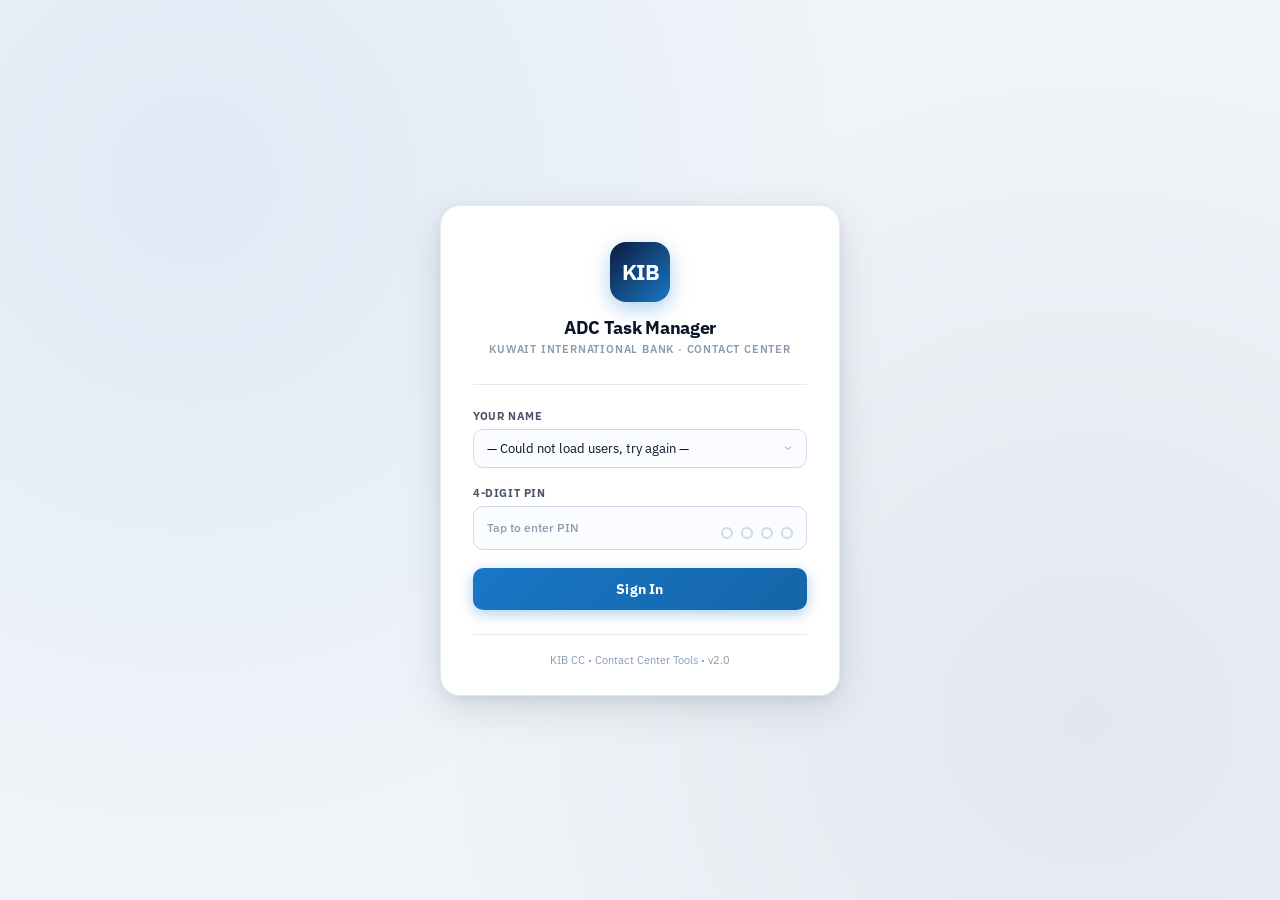
==== login.html @ b20789af "Add files via upload" ====
<!DOCTYPE html>
<html lang="en">
<head>
  <meta charset="UTF-8">
  <meta name="viewport" content="width=device-width, initial-scale=1.0, viewport-fit=cover">
  <meta name="apple-mobile-web-app-capable" content="yes">
  <meta name="apple-mobile-web-app-status-bar-style" content="black-translucent">
  <title>Sign In — ADC Task Manager</title>
  <link rel="preconnect" href="https://fonts.googleapis.com">
  <link rel="preconnect" href="https://fonts.gstatic.com" crossorigin>
  <link href="https://fonts.googleapis.com/css2?family=IBM+Plex+Sans:wght@400;500;600;700;800&display=swap" rel="stylesheet">
  <style>
    :root {
      --navy: #0D1B3E; --blue: #1877C5; --blue-2: #1565A8;
      --green: #0EA472; --red: #E5383B;
      --bg: #F0F4F9; --card: #fff;
      --border: #E4EAF3; --border-2: #D0D9E8;
      --t1: #0A1628; --t2: #4A5568; --t3: #8A9BB0;
      --font: 'IBM Plex Sans', system-ui, sans-serif;
      --r: 14px;
      --sh: 0 12px 40px rgba(10,22,40,.12), 0 4px 12px rgba(10,22,40,.06);
    }
    *, *::before, *::after { box-sizing: border-box; margin: 0; padding: 0; }
    html, body {
      height: 100%; font-family: var(--font);
      background: var(--bg); color: var(--t1);
      -webkit-font-smoothing: antialiased;
    }
    body {
      display: flex; align-items: center; justify-content: center;
      padding: 20px; min-height: 100vh;
      background:
        radial-gradient(circle at 15% 20%, rgba(24,119,197,.08) 0%, transparent 50%),
        radial-gradient(circle at 85% 80%, rgba(13,27,62,.06) 0%, transparent 50%),
        #F0F4F9;
    }

    /* ── Card ── */
    .login-card {
      width: 100%; max-width: 400px;
      background: var(--card); border: 1px solid var(--border);
      border-radius: 20px; box-shadow: var(--sh);
      padding: 36px 32px 28px;
      animation: fadeUp .3s ease;
    }
    @keyframes fadeUp {
      from { opacity: 0; transform: translateY(14px); }
      to   { opacity: 1; transform: translateY(0); }
    }

    /* ── Brand ── */
    .brand { text-align: center; margin-bottom: 28px; }
    .brand-logo {
      width: 60px; height: 60px; margin: 0 auto 14px;
      background: linear-gradient(135deg, var(--navy), var(--blue));
      border-radius: 16px; display: flex; align-items: center;
      justify-content: center; color: #fff;
      font-size: 22px; font-weight: 900; letter-spacing: -1px;
      box-shadow: 0 6px 20px rgba(24,119,197,.35);
    }
    .brand-name { font-size: 18px; font-weight: 800; color: var(--t1); letter-spacing: -.3px; }
    .brand-sub  { font-size: 11px; font-weight: 600; color: var(--t3); text-transform: uppercase; letter-spacing: .8px; margin-top: 3px; }

    /* ── Divider ── */
    .divider { height: 1px; background: var(--border); margin: 0 0 24px; }

    /* ── Form ── */
    .form-label {
      display: block; font-size: 11px; font-weight: 700;
      color: var(--t2); text-transform: uppercase; letter-spacing: .6px; margin-bottom: 6px;
    }
    .form-group { margin-bottom: 18px; }

    select, input[type="password"], input[type="text"] {
      width: 100%; padding: 10px 13px;
      border: 1.5px solid var(--border-2); border-radius: 10px;
      font-size: 13px; font-family: var(--font); color: var(--t1);
      background: #FAFCFF; outline: none;
      transition: border-color .15s, box-shadow .15s;
      appearance: none; -webkit-appearance: none;
    }
    select:focus, input:focus {
      border-color: var(--blue);
      box-shadow: 0 0 0 3px rgba(24,119,197,.12);
      background: #fff;
    }
    select { cursor: pointer; background-image: url("data:image/svg+xml,%3Csvg xmlns='http://www.w3.org/2000/svg' width='12' height='12' fill='none' stroke='%238A9BB0' stroke-width='2' viewBox='0 0 24 24'%3E%3Cpolyline points='6 9 12 15 18 9'/%3E%3C/svg%3E"); background-repeat: no-repeat; background-position: right 12px center; padding-right: 36px; }
    select option { color: var(--t1); }

    /* ── PIN dots ── */
    .pin-wrap { position: relative; }
    .pin-dots {
      display: flex; gap: 8px; justify-content: center;
      margin-top: 10px;
    }
    .dot {
      width: 12px; height: 12px; border-radius: 50%;
      border: 2px solid var(--border-2); background: transparent;
      transition: all .15s;
    }
    .dot.on { background: var(--blue); border-color: var(--blue); transform: scale(1.1); }
    .pin-input {
      position: absolute; top: 0; left: 0; width: 100%; height: 100%;
      opacity: 0; cursor: text; font-size: 16px;
    }
    .pin-box {
      display: flex; align-items: center; justify-content: space-between;
      padding: 10px 13px; border: 1.5px solid var(--border-2);
      border-radius: 10px; background: #FAFCFF; cursor: text;
      transition: border-color .15s, box-shadow .15s;
    }
    .pin-box.focused {
      border-color: var(--blue); background: #fff;
      box-shadow: 0 0 0 3px rgba(24,119,197,.12);
    }
    .pin-label { font-size: 12px; color: var(--t3); font-weight: 500; }

    /* ── Button ── */
    .btn-signin {
      width: 100%; padding: 12px; margin-top: 4px;
      background: linear-gradient(135deg, var(--blue), var(--blue-2));
      color: #fff; border: none; border-radius: 10px;
      font-size: 14px; font-weight: 700; font-family: var(--font);
      cursor: pointer; letter-spacing: .2px;
      box-shadow: 0 4px 14px rgba(24,119,197,.35);
      transition: all .18s;
      display: flex; align-items: center; justify-content: center; gap: 8px;
    }
    .btn-signin:hover:not(:disabled) {
      box-shadow: 0 6px 20px rgba(24,119,197,.45);
      transform: translateY(-1px);
    }
    .btn-signin:active:not(:disabled) { transform: translateY(0); }
    .btn-signin:disabled { opacity: .6; cursor: not-allowed; }

    /* ── Spinner ── */
    .spinner {
      display: none; width: 16px; height: 16px;
      border: 2px solid rgba(255,255,255,.35);
      border-top-color: #fff; border-radius: 50%;
      animation: spin .6s linear infinite; flex-shrink: 0;
    }
    @keyframes spin { to { transform: rotate(360deg); } }
    .btn-signin.loading .spinner { display: block; }
    .btn-signin.loading .btn-text { opacity: .7; }

    /* ── Error ── */
    .error-msg {
      display: none; margin-top: 14px; padding: 10px 13px;
      background: #FEF2F2; border: 1px solid rgba(229,56,59,.25);
      border-radius: 10px; font-size: 12px; color: #991B1B;
      font-weight: 500; line-height: 1.4; text-align: center;
    }
    .error-msg.show { display: block; }

    /* ── Footer ── */
    .login-footer {
      text-align: center; margin-top: 24px; padding-top: 18px;
      border-top: 1px solid var(--border);
      font-size: 11px; color: var(--t3);
    }
    .login-footer strong { color: var(--blue); font-weight: 600; }

    /* ── Loading state (user list) ── */
    .select-loading { color: var(--t3); font-style: italic; }

    /* ── Mobile ── */
    @media (max-width: 480px) {
      .login-card { padding: 28px 20px 24px; border-radius: 16px; }
      .brand-logo { width: 52px; height: 52px; font-size: 18px; }
      .brand-name { font-size: 16px; }
    }
  </style>
</head>
<body>

<div class="login-card">
  <div class="brand">
    <div class="brand-logo">KIB</div>
    <div class="brand-name">ADC Task Manager</div>
    <div class="brand-sub">Kuwait International Bank · Contact Center</div>
  </div>

  <div class="divider"></div>

  <form id="frm">
    <!-- Name select -->
    <div class="form-group">
      <label class="form-label" for="sel">Your Name</label>
      <select id="sel" required>
        <option value="">Loading staff list...</option>
      </select>
    </div>

    <!-- PIN -->
    <div class="form-group">
      <label class="form-label">4-Digit PIN</label>
      <div class="pin-wrap">
        <div class="pin-box" id="pinBox" onclick="document.getElementById('pin').focus()">
          <span class="pin-label">Tap to enter PIN</span>
          <div class="pin-dots">
            <div class="dot" id="d0"></div>
            <div class="dot" id="d1"></div>
            <div class="dot" id="d2"></div>
            <div class="dot" id="d3"></div>
          </div>
        </div>
        <input
          type="password" id="pin" class="pin-input"
          inputmode="numeric" pattern="[0-9]*"
          autocomplete="current-password" maxlength="4"
        >
      </div>
    </div>

    <button type="submit" class="btn-signin" id="btn">
      <span class="spinner"></span>
      <span class="btn-text">Sign In</span>
    </button>

    <div class="error-msg" id="err"></div>
  </form>

  <div class="login-footer">
    KIB CC <strong>·</strong> Contact Center Tools <strong>·</strong> v2.0
  </div>
</div>

<script>
var N8N   = 'https://n8n.kib-cc-wfm.com/webhook/kib';
var KEY   = 'kib_ops_session';

/* ── Already logged in? ──────────────────────────────── */
(function(){
  try {
    var s = JSON.parse(localStorage.getItem(KEY)||'null');
    if (s && new Date(s.expires_at) > new Date()) {
      location.href = './tasks.html';
    }
  } catch(e) {}
})();

/* ── Load user list ──────────────────────────────────── */
fetch(N8N + '/users-list', {
  method: 'POST',
  headers: {'Content-Type':'application/json'},
  body: JSON.stringify({})
})
.then(function(r){ return r.json(); })
.then(function(data){
  var users = (data && data.data && data.data.users) ? data.data.users : [];
  users.sort(function(a,b){ return a.full_name.localeCompare(b.full_name); });
  var sel = document.getElementById('sel');
  sel.innerHTML = '<option value="">— Select your name —</option>';
  users.forEach(function(u){
    var o = document.createElement('option');
    o.value = u.user_id;
    o.textContent = u.full_name + ' (' + u.role + ')';
    sel.appendChild(o);
  });
})
.catch(function(){
  document.getElementById('sel').innerHTML =
    '<option value="">— Could not load users, try again —</option>';
});

/* ── PIN input ───────────────────────────────────────── */
var pinEl  = document.getElementById('pin');
var pinBox = document.getElementById('pinBox');

pinEl.addEventListener('focus', function(){
  pinBox.classList.add('focused');
});
pinEl.addEventListener('blur', function(){
  pinBox.classList.remove('focused');
});
pinEl.addEventListener('input', function(){
  this.value = this.value.replace(/\D/g,'').slice(0,4);
  for (var i = 0; i < 4; i++) {
    document.getElementById('d'+i).className = 'dot' + (i < this.value.length ? ' on' : '');
  }
  if (this.value.length === 4) {
    // Auto-focus submit if name also selected
    if (document.getElementById('sel').value) {
      document.getElementById('btn').focus();
    }
  }
});

/* ── Form submit ─────────────────────────────────────── */
document.getElementById('frm').addEventListener('submit', function(e){
  e.preventDefault();
  var uid  = document.getElementById('sel').value;
  var pin  = document.getElementById('pin').value;
  var err  = document.getElementById('err');
  var btn  = document.getElementById('btn');

  if (!uid) {
    showErr('Please select your name from the list.');
    return;
  }
  if (pin.length !== 4) {
    showErr('Please enter your 4-digit PIN.');
    return;
  }

  btn.classList.add('loading');
  btn.disabled = true;
  err.classList.remove('show');

  fetch(N8N + '/login', {
    method: 'POST',
    headers: {'Content-Type':'application/json'},
    body: JSON.stringify({user_id: uid, pin: pin})
  })
  .then(function(r){ return r.json(); })
  .then(function(data){
    if (data.success && data.data) {
      localStorage.setItem(KEY, JSON.stringify(data.data));
      location.href = './tasks.html';
    } else {
      throw new Error(
        (data.error && data.error.message) ? data.error.message :
        data.message || 'Login failed'
      );
    }
  })
  .catch(function(ex){
    var msg = ex.message || 'Connection error';
    if (msg.indexOf('ncorrect') !== -1 || msg.indexOf('PIN') !== -1 || msg.indexOf('Invalid') !== -1) {
      showErr('Incorrect PIN. Please try again.');
    } else if (msg.indexOf('fetch') !== -1 || msg.indexOf('onnect') !== -1) {
      showErr('Connection error — please check your internet and try again.');
    } else {
      showErr(msg);
    }
    btn.classList.remove('loading');
    btn.disabled = false;
  });
});

function showErr(msg) {
  var err = document.getElementById('err');
  err.textContent = msg;
  err.classList.add('show');
}
</script>
</body>
</html>
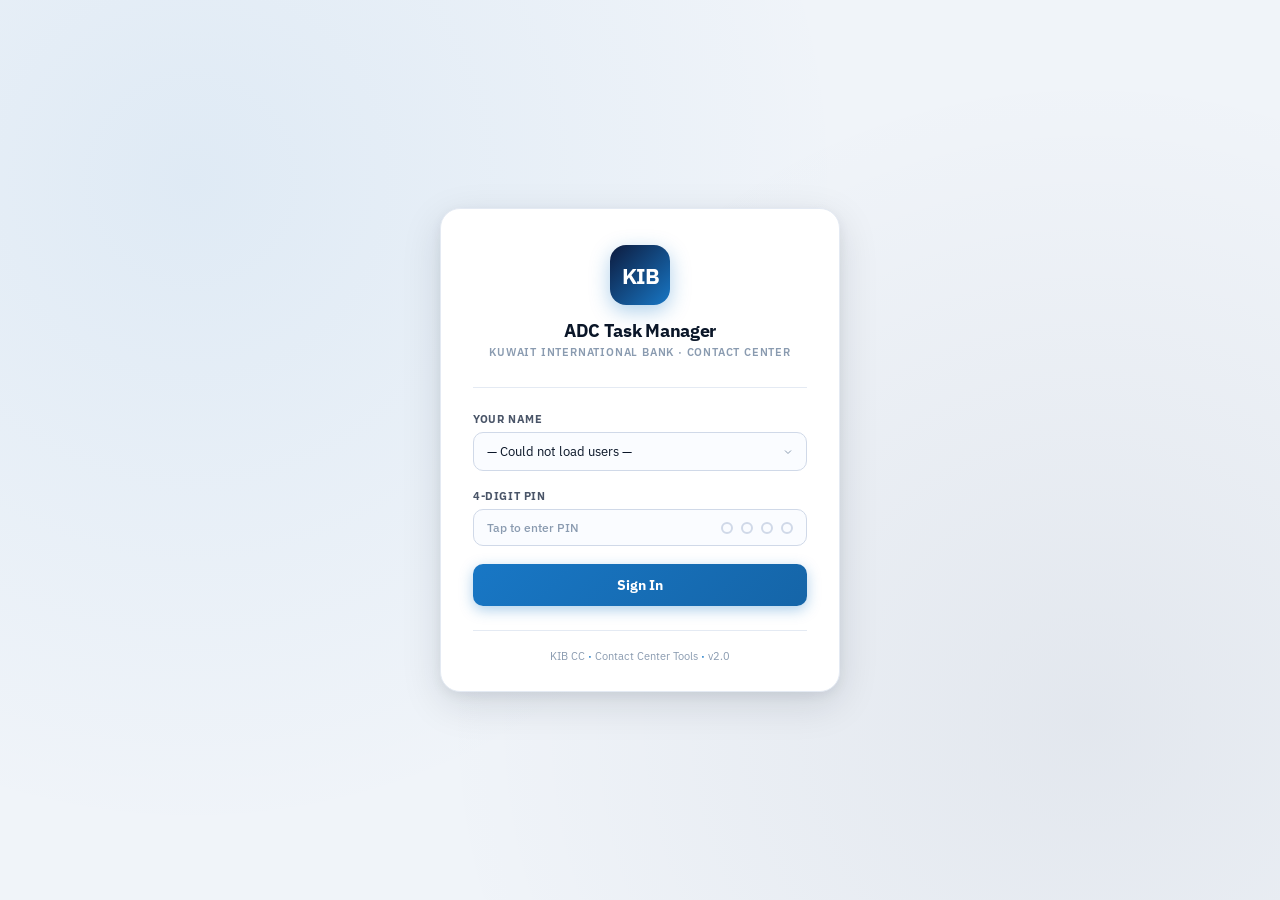
==== commit 63c96d03: "Add files via upload" ====
--- a/login.html
+++ b/login.html
@@ -11,193 +11,142 @@
   <link href="https://fonts.googleapis.com/css2?family=IBM+Plex+Sans:wght@400;500;600;700;800&display=swap" rel="stylesheet">
   <style>
     :root {
-      --navy: #0D1B3E; --blue: #1877C5; --blue-2: #1565A8;
-      --green: #0EA472; --red: #E5383B;
-      --bg: #F0F4F9; --card: #fff;
-      --border: #E4EAF3; --border-2: #D0D9E8;
-      --t1: #0A1628; --t2: #4A5568; --t3: #8A9BB0;
-      --font: 'IBM Plex Sans', system-ui, sans-serif;
-      --r: 14px;
-      --sh: 0 12px 40px rgba(10,22,40,.12), 0 4px 12px rgba(10,22,40,.06);
-    }
-    *, *::before, *::after { box-sizing: border-box; margin: 0; padding: 0; }
-    html, body {
-      height: 100%; font-family: var(--font);
-      background: var(--bg); color: var(--t1);
-      -webkit-font-smoothing: antialiased;
-    }
-    body {
-      display: flex; align-items: center; justify-content: center;
-      padding: 20px; min-height: 100vh;
+      --navy:#0D1B3E; --blue:#1877C5; --blue2:#1565A8;
+      --green:#0EA472; --red:#E5383B; --rdim:#FEE8E8;
+      --bg:#F0F4F9; --card:#fff; --bdr:#E4EAF3; --bdr2:#D0D9E8;
+      --t1:#0A1628; --t2:#4A5568; --t3:#8A9BB0;
+      --font:'IBM Plex Sans',system-ui,sans-serif;
+      --r2:10px; --r3:14px;
+      --sh:0 12px 40px rgba(10,22,40,.12),0 4px 12px rgba(10,22,40,.06);
+    }
+    *,*::before,*::after{box-sizing:border-box;margin:0;padding:0}
+    html,body{height:100%;font-family:var(--font);-webkit-font-smoothing:antialiased}
+    body{
+      display:flex;align-items:center;justify-content:center;
+      min-height:100vh;padding:20px;
       background:
-        radial-gradient(circle at 15% 20%, rgba(24,119,197,.08) 0%, transparent 50%),
-        radial-gradient(circle at 85% 80%, rgba(13,27,62,.06) 0%, transparent 50%),
+        radial-gradient(circle at 15% 20%,rgba(24,119,197,.08) 0%,transparent 50%),
+        radial-gradient(circle at 85% 80%,rgba(13,27,62,.06) 0%,transparent 50%),
         #F0F4F9;
     }
 
-    /* ── Card ── */
-    .login-card {
-      width: 100%; max-width: 400px;
-      background: var(--card); border: 1px solid var(--border);
-      border-radius: 20px; box-shadow: var(--sh);
-      padding: 36px 32px 28px;
-      animation: fadeUp .3s ease;
-    }
-    @keyframes fadeUp {
-      from { opacity: 0; transform: translateY(14px); }
-      to   { opacity: 1; transform: translateY(0); }
-    }
-
-    /* ── Brand ── */
-    .brand { text-align: center; margin-bottom: 28px; }
-    .brand-logo {
-      width: 60px; height: 60px; margin: 0 auto 14px;
-      background: linear-gradient(135deg, var(--navy), var(--blue));
-      border-radius: 16px; display: flex; align-items: center;
-      justify-content: center; color: #fff;
-      font-size: 22px; font-weight: 900; letter-spacing: -1px;
-      box-shadow: 0 6px 20px rgba(24,119,197,.35);
-    }
-    .brand-name { font-size: 18px; font-weight: 800; color: var(--t1); letter-spacing: -.3px; }
-    .brand-sub  { font-size: 11px; font-weight: 600; color: var(--t3); text-transform: uppercase; letter-spacing: .8px; margin-top: 3px; }
-
-    /* ── Divider ── */
-    .divider { height: 1px; background: var(--border); margin: 0 0 24px; }
-
-    /* ── Form ── */
-    .form-label {
-      display: block; font-size: 11px; font-weight: 700;
-      color: var(--t2); text-transform: uppercase; letter-spacing: .6px; margin-bottom: 6px;
-    }
-    .form-group { margin-bottom: 18px; }
-
-    select, input[type="password"], input[type="text"] {
-      width: 100%; padding: 10px 13px;
-      border: 1.5px solid var(--border-2); border-radius: 10px;
-      font-size: 13px; font-family: var(--font); color: var(--t1);
-      background: #FAFCFF; outline: none;
-      transition: border-color .15s, box-shadow .15s;
-      appearance: none; -webkit-appearance: none;
-    }
-    select:focus, input:focus {
-      border-color: var(--blue);
-      box-shadow: 0 0 0 3px rgba(24,119,197,.12);
-      background: #fff;
-    }
-    select { cursor: pointer; background-image: url("data:image/svg+xml,%3Csvg xmlns='http://www.w3.org/2000/svg' width='12' height='12' fill='none' stroke='%238A9BB0' stroke-width='2' viewBox='0 0 24 24'%3E%3Cpolyline points='6 9 12 15 18 9'/%3E%3C/svg%3E"); background-repeat: no-repeat; background-position: right 12px center; padding-right: 36px; }
-    select option { color: var(--t1); }
-
-    /* ── PIN dots ── */
-    .pin-wrap { position: relative; }
-    .pin-dots {
-      display: flex; gap: 8px; justify-content: center;
-      margin-top: 10px;
-    }
-    .dot {
-      width: 12px; height: 12px; border-radius: 50%;
-      border: 2px solid var(--border-2); background: transparent;
-      transition: all .15s;
-    }
-    .dot.on { background: var(--blue); border-color: var(--blue); transform: scale(1.1); }
-    .pin-input {
-      position: absolute; top: 0; left: 0; width: 100%; height: 100%;
-      opacity: 0; cursor: text; font-size: 16px;
-    }
-    .pin-box {
-      display: flex; align-items: center; justify-content: space-between;
-      padding: 10px 13px; border: 1.5px solid var(--border-2);
-      border-radius: 10px; background: #FAFCFF; cursor: text;
-      transition: border-color .15s, box-shadow .15s;
-    }
-    .pin-box.focused {
-      border-color: var(--blue); background: #fff;
-      box-shadow: 0 0 0 3px rgba(24,119,197,.12);
-    }
-    .pin-label { font-size: 12px; color: var(--t3); font-weight: 500; }
-
-    /* ── Button ── */
-    .btn-signin {
-      width: 100%; padding: 12px; margin-top: 4px;
-      background: linear-gradient(135deg, var(--blue), var(--blue-2));
-      color: #fff; border: none; border-radius: 10px;
-      font-size: 14px; font-weight: 700; font-family: var(--font);
-      cursor: pointer; letter-spacing: .2px;
-      box-shadow: 0 4px 14px rgba(24,119,197,.35);
-      transition: all .18s;
-      display: flex; align-items: center; justify-content: center; gap: 8px;
-    }
-    .btn-signin:hover:not(:disabled) {
-      box-shadow: 0 6px 20px rgba(24,119,197,.45);
-      transform: translateY(-1px);
-    }
-    .btn-signin:active:not(:disabled) { transform: translateY(0); }
-    .btn-signin:disabled { opacity: .6; cursor: not-allowed; }
-
-    /* ── Spinner ── */
-    .spinner {
-      display: none; width: 16px; height: 16px;
-      border: 2px solid rgba(255,255,255,.35);
-      border-top-color: #fff; border-radius: 50%;
-      animation: spin .6s linear infinite; flex-shrink: 0;
-    }
-    @keyframes spin { to { transform: rotate(360deg); } }
-    .btn-signin.loading .spinner { display: block; }
-    .btn-signin.loading .btn-text { opacity: .7; }
-
-    /* ── Error ── */
-    .error-msg {
-      display: none; margin-top: 14px; padding: 10px 13px;
-      background: #FEF2F2; border: 1px solid rgba(229,56,59,.25);
-      border-radius: 10px; font-size: 12px; color: #991B1B;
-      font-weight: 500; line-height: 1.4; text-align: center;
-    }
-    .error-msg.show { display: block; }
-
-    /* ── Footer ── */
-    .login-footer {
-      text-align: center; margin-top: 24px; padding-top: 18px;
-      border-top: 1px solid var(--border);
-      font-size: 11px; color: var(--t3);
-    }
-    .login-footer strong { color: var(--blue); font-weight: 600; }
-
-    /* ── Loading state (user list) ── */
-    .select-loading { color: var(--t3); font-style: italic; }
-
-    /* ── Mobile ── */
-    @media (max-width: 480px) {
-      .login-card { padding: 28px 20px 24px; border-radius: 16px; }
-      .brand-logo { width: 52px; height: 52px; font-size: 18px; }
-      .brand-name { font-size: 16px; }
+    .card{
+      width:100%;max-width:400px;
+      background:var(--card);border:1px solid var(--bdr);
+      border-radius:20px;box-shadow:var(--sh);
+      padding:36px 32px 28px;
+      animation:up .3s ease;
+    }
+    @keyframes up{from{opacity:0;transform:translateY(14px)}to{opacity:1;transform:translateY(0)}}
+
+    /* Brand */
+    .brand{text-align:center;margin-bottom:28px}
+    .logo{
+      width:60px;height:60px;margin:0 auto 14px;
+      background:linear-gradient(135deg,var(--navy),var(--blue));
+      border-radius:16px;display:flex;align-items:center;justify-content:center;
+      color:#fff;font-size:22px;font-weight:900;letter-spacing:-1px;
+      box-shadow:0 6px 20px rgba(24,119,197,.35);
+    }
+    .brand-name{font-size:18px;font-weight:800;color:var(--t1);letter-spacing:-.3px}
+    .brand-sub{font-size:11px;font-weight:600;color:var(--t3);text-transform:uppercase;letter-spacing:.8px;margin-top:3px}
+
+    .divider{height:1px;background:var(--bdr);margin:0 0 24px}
+
+    /* Form */
+    .flbl{display:block;font-size:11px;font-weight:700;color:var(--t2);text-transform:uppercase;letter-spacing:.6px;margin-bottom:6px}
+    .fgrp{margin-bottom:18px}
+    select,input{
+      width:100%;padding:10px 13px;
+      border:1.5px solid var(--bdr2);border-radius:var(--r2);
+      font-size:13px;font-family:var(--font);color:var(--t1);
+      background:#FAFCFF;outline:none;
+      transition:border-color .15s,background .15s,box-shadow .15s;
+      appearance:none;-webkit-appearance:none;
+    }
+    select{
+      background-image:url("data:image/svg+xml,%3Csvg xmlns='http://www.w3.org/2000/svg' width='12' height='12' fill='none' stroke='%238A9BB0' stroke-width='2' viewBox='0 0 24 24'%3E%3Cpolyline points='6 9 12 15 18 9'/%3E%3C/svg%3E");
+      background-repeat:no-repeat;background-position:right 12px center;
+      padding-right:36px;cursor:pointer;
+    }
+    select:focus,input:focus{
+      border-color:var(--blue);background:#fff;
+      box-shadow:0 0 0 3px rgba(24,119,197,.12);
+    }
+
+    /* PIN */
+    .pin-wrap{position:relative}
+    .pin-box{
+      display:flex;align-items:center;justify-content:space-between;
+      padding:10px 13px;border:1.5px solid var(--bdr2);border-radius:var(--r2);
+      background:#FAFCFF;cursor:text;transition:border-color .15s,box-shadow .15s;
+    }
+    .pin-box.focus{border-color:var(--blue);background:#fff;box-shadow:0 0 0 3px rgba(24,119,197,.12)}
+    .pin-lbl{font-size:12px;color:var(--t3);font-weight:500}
+    .pin-dots{display:flex;gap:8px}
+    .dot{width:12px;height:12px;border-radius:50%;border:2px solid var(--bdr2);background:transparent;transition:all .15s}
+    .dot.on{background:var(--blue);border-color:var(--blue);transform:scale(1.1)}
+    .pin-input{position:absolute;top:0;left:0;width:100%;height:100%;opacity:0;cursor:text;font-size:16px;border:none;background:transparent}
+
+    /* Submit btn */
+    .btn-submit{
+      width:100%;padding:12px;margin-top:4px;
+      background:linear-gradient(135deg,var(--blue),var(--blue2));
+      color:#fff;border:none;border-radius:var(--r2);
+      font-size:14px;font-weight:700;font-family:var(--font);cursor:pointer;
+      box-shadow:0 4px 14px rgba(24,119,197,.35);
+      transition:all .18s;
+      display:flex;align-items:center;justify-content:center;gap:8px;
+    }
+    .btn-submit:hover:not(:disabled){box-shadow:0 6px 20px rgba(24,119,197,.45);transform:translateY(-1px)}
+    .btn-submit:active:not(:disabled){transform:translateY(0)}
+    .btn-submit:disabled{opacity:.6;cursor:not-allowed}
+
+    /* Spinner */
+    .spin{display:none;width:16px;height:16px;border:2px solid rgba(255,255,255,.35);border-top-color:#fff;border-radius:50%;animation:spin .6s linear infinite;flex-shrink:0}
+    @keyframes spin{to{transform:rotate(360deg)}}
+    .loading .spin{display:block}
+    .loading .btn-txt{opacity:.7}
+
+    /* Error */
+    .err{display:none;margin-top:14px;padding:10px 13px;background:#FEF2F2;border:1px solid rgba(229,56,59,.25);border-radius:var(--r2);font-size:12px;color:#991B1B;font-weight:500;line-height:1.4;text-align:center}
+    .err.show{display:block}
+
+    /* Footer */
+    .footer{text-align:center;margin-top:24px;padding-top:18px;border-top:1px solid var(--bdr);font-size:11px;color:var(--t3)}
+    .footer strong{color:var(--blue);font-weight:600}
+
+    @media(max-width:480px){
+      .card{padding:28px 20px 24px;border-radius:16px}
+      .logo{width:52px;height:52px;font-size:18px}
+      .brand-name{font-size:16px}
     }
   </style>
 </head>
 <body>
 
-<div class="login-card">
+<div class="card">
   <div class="brand">
-    <div class="brand-logo">KIB</div>
+    <div class="logo">KIB</div>
     <div class="brand-name">ADC Task Manager</div>
-    <div class="brand-sub">Kuwait International Bank · Contact Center</div>
+    <div class="brand-sub">Kuwait International Bank &middot; Contact Center</div>
   </div>
 
   <div class="divider"></div>
 
-  <form id="frm">
-    <!-- Name select -->
-    <div class="form-group">
-      <label class="form-label" for="sel">Your Name</label>
+  <form id="frm" onsubmit="return doLogin(event)">
+    <div class="fgrp">
+      <label class="flbl" for="sel">Your Name</label>
       <select id="sel" required>
         <option value="">Loading staff list...</option>
       </select>
     </div>
 
-    <!-- PIN -->
-    <div class="form-group">
-      <label class="form-label">4-Digit PIN</label>
+    <div class="fgrp">
+      <label class="flbl">4-Digit PIN</label>
       <div class="pin-wrap">
         <div class="pin-box" id="pinBox" onclick="document.getElementById('pin').focus()">
-          <span class="pin-label">Tap to enter PIN</span>
+          <span class="pin-lbl">Tap to enter PIN</span>
           <div class="pin-dots">
             <div class="dot" id="d0"></div>
             <div class="dot" id="d1"></div>
@@ -205,143 +154,120 @@
             <div class="dot" id="d3"></div>
           </div>
         </div>
-        <input
-          type="password" id="pin" class="pin-input"
-          inputmode="numeric" pattern="[0-9]*"
-          autocomplete="current-password" maxlength="4"
-        >
+        <input type="password" id="pin" class="pin-input"
+               inputmode="numeric" pattern="[0-9]*"
+               autocomplete="current-password" maxlength="4">
       </div>
     </div>
 
-    <button type="submit" class="btn-signin" id="btn">
-      <span class="spinner"></span>
-      <span class="btn-text">Sign In</span>
+    <button type="submit" class="btn-submit" id="btn">
+      <span class="spin"></span>
+      <span class="btn-txt">Sign In</span>
     </button>
 
-    <div class="error-msg" id="err"></div>
+    <div class="err" id="err"></div>
   </form>
 
-  <div class="login-footer">
-    KIB CC <strong>·</strong> Contact Center Tools <strong>·</strong> v2.0
+  <div class="footer">
+    KIB CC <strong>&middot;</strong> Contact Center Tools <strong>&middot;</strong> v2.0
   </div>
 </div>
 
 <script>
-var N8N   = 'https://n8n.kib-cc-wfm.com/webhook/kib';
-var KEY   = 'kib_ops_session';
-
-/* ── Already logged in? ──────────────────────────────── */
+var N8N = 'https://n8n.kib-cc-wfm.com/webhook/kib';
+var KEY = 'kib_ops_session';
+
+/* Already logged in? */
 (function(){
-  try {
-    var s = JSON.parse(localStorage.getItem(KEY)||'null');
-    if (s && new Date(s.expires_at) > new Date()) {
-      location.href = './tasks.html';
-    }
-  } catch(e) {}
+  try{
+    var s=JSON.parse(localStorage.getItem(KEY)||'null');
+    if(s && new Date(s.expires_at)>new Date()) location.href='./tasks.html';
+  }catch(e){}
 })();
 
-/* ── Load user list ──────────────────────────────────── */
-fetch(N8N + '/users-list', {
-  method: 'POST',
-  headers: {'Content-Type':'application/json'},
-  body: JSON.stringify({})
-})
-.then(function(r){ return r.json(); })
-.then(function(data){
-  var users = (data && data.data && data.data.users) ? data.data.users : [];
-  users.sort(function(a,b){ return a.full_name.localeCompare(b.full_name); });
-  var sel = document.getElementById('sel');
-  sel.innerHTML = '<option value="">— Select your name —</option>';
+/* Load users */
+fetch(N8N+'/users-list',{method:'POST',headers:{'Content-Type':'application/json'},body:JSON.stringify({})})
+.then(function(r){return r.json();})
+.then(function(d){
+  var users=(d&&d.data&&d.data.users)?d.data.users:[];
+  users.sort(function(a,b){return a.full_name.localeCompare(b.full_name);});
+  var sel=document.getElementById('sel');
+  sel.innerHTML='<option value="">— Select your name —</option>';
   users.forEach(function(u){
-    var o = document.createElement('option');
-    o.value = u.user_id;
-    o.textContent = u.full_name + ' (' + u.role + ')';
+    var o=document.createElement('option');
+    o.value=u.user_id;
+    o.textContent=u.full_name+' ('+u.role+')';
     sel.appendChild(o);
   });
 })
 .catch(function(){
-  document.getElementById('sel').innerHTML =
-    '<option value="">— Could not load users, try again —</option>';
+  document.getElementById('sel').innerHTML='<option value="">— Could not load users —</option>';
 });
 
-/* ── PIN input ───────────────────────────────────────── */
-var pinEl  = document.getElementById('pin');
-var pinBox = document.getElementById('pinBox');
-
-pinEl.addEventListener('focus', function(){
-  pinBox.classList.add('focused');
-});
-pinEl.addEventListener('blur', function(){
-  pinBox.classList.remove('focused');
-});
-pinEl.addEventListener('input', function(){
-  this.value = this.value.replace(/\D/g,'').slice(0,4);
-  for (var i = 0; i < 4; i++) {
-    document.getElementById('d'+i).className = 'dot' + (i < this.value.length ? ' on' : '');
+/* PIN dots */
+var pinEl=document.getElementById('pin');
+var pinBox=document.getElementById('pinBox');
+
+pinEl.addEventListener('focus',function(){pinBox.classList.add('focus');});
+pinEl.addEventListener('blur', function(){pinBox.classList.remove('focus');});
+pinEl.addEventListener('input',function(){
+  this.value=this.value.replace(/\D/g,'').slice(0,4);
+  for(var i=0;i<4;i++){
+    document.getElementById('d'+i).className='dot'+(i<this.value.length?' on':'');
   }
-  if (this.value.length === 4) {
-    // Auto-focus submit if name also selected
-    if (document.getElementById('sel').value) {
-      document.getElementById('btn').focus();
-    }
+  /* Auto-try if name selected and 4 digits entered */
+  if(this.value.length===4 && document.getElementById('sel').value){
+    document.getElementById('btn').focus();
   }
 });
 
-/* ── Form submit ─────────────────────────────────────── */
-document.getElementById('frm').addEventListener('submit', function(e){
+/* Login */
+function doLogin(e){
   e.preventDefault();
-  var uid  = document.getElementById('sel').value;
-  var pin  = document.getElementById('pin').value;
-  var err  = document.getElementById('err');
-  var btn  = document.getElementById('btn');
-
-  if (!uid) {
-    showErr('Please select your name from the list.');
-    return;
-  }
-  if (pin.length !== 4) {
-    showErr('Please enter your 4-digit PIN.');
-    return;
-  }
+  var uid=document.getElementById('sel').value;
+  var pin=document.getElementById('pin').value;
+  var btn=document.getElementById('btn');
+  var err=document.getElementById('err');
+
+  if(!uid){showErr('Please select your name.');return false;}
+  if(pin.length!==4){showErr('Please enter your 4-digit PIN.');return false;}
 
   btn.classList.add('loading');
-  btn.disabled = true;
+  btn.disabled=true;
   err.classList.remove('show');
 
-  fetch(N8N + '/login', {
-    method: 'POST',
-    headers: {'Content-Type':'application/json'},
-    body: JSON.stringify({user_id: uid, pin: pin})
+  fetch(N8N+'/login',{
+    method:'POST',
+    headers:{'Content-Type':'application/json'},
+    body:JSON.stringify({user_id:uid,pin:pin})
   })
-  .then(function(r){ return r.json(); })
-  .then(function(data){
-    if (data.success && data.data) {
-      localStorage.setItem(KEY, JSON.stringify(data.data));
-      location.href = './tasks.html';
-    } else {
-      throw new Error(
-        (data.error && data.error.message) ? data.error.message :
-        data.message || 'Login failed'
-      );
+  .then(function(r){return r.json();})
+  .then(function(d){
+    if(d.success && d.data){
+      localStorage.setItem(KEY,JSON.stringify(d.data));
+      location.href='./tasks.html';
+    }else{
+      throw new Error((d.error&&d.error.message)?d.error.message:d.message||'Login failed');
     }
   })
   .catch(function(ex){
-    var msg = ex.message || 'Connection error';
-    if (msg.indexOf('ncorrect') !== -1 || msg.indexOf('PIN') !== -1 || msg.indexOf('Invalid') !== -1) {
+    var msg=ex.message||'Connection error';
+    if(msg.indexOf('ncorrect')!==-1||msg.indexOf('PIN')!==-1||msg.indexOf('nvalid')!==-1){
       showErr('Incorrect PIN. Please try again.');
-    } else if (msg.indexOf('fetch') !== -1 || msg.indexOf('onnect') !== -1) {
-      showErr('Connection error — please check your internet and try again.');
-    } else {
+    }else if(msg.indexOf('etch')!==-1||msg.indexOf('onnect')!==-1||msg.indexOf('network')!==-1){
+      showErr('Connection error — check your internet and try again.');
+    }else{
       showErr(msg);
     }
     btn.classList.remove('loading');
-    btn.disabled = false;
+    btn.disabled=false;
   });
-});
-
-function showErr(msg) {
-  var err = document.getElementById('err');
-  err.textContent = msg;
+  return false;
+}
+
+function showErr(msg){
+  var err=document.getElementById('err');
+  err.textContent=msg;
   err.classList.add('show');
 }
 </script>
